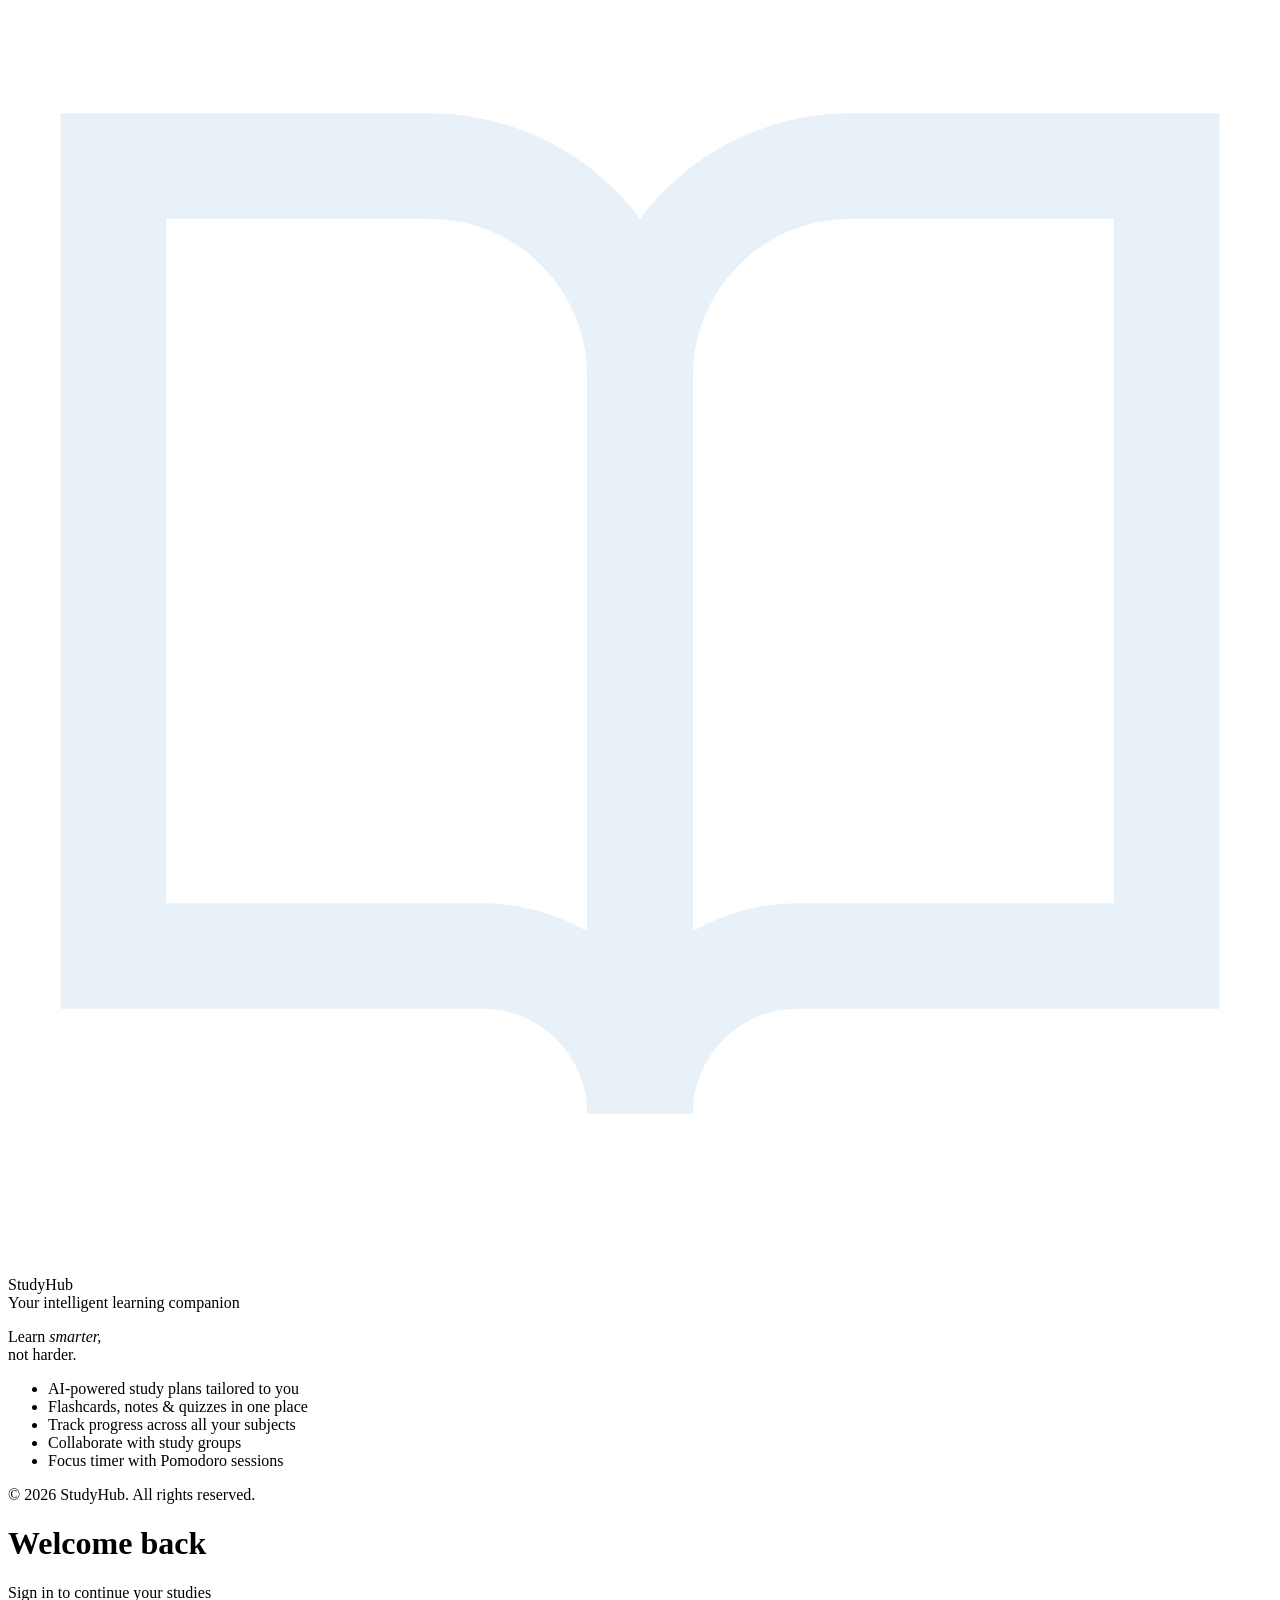
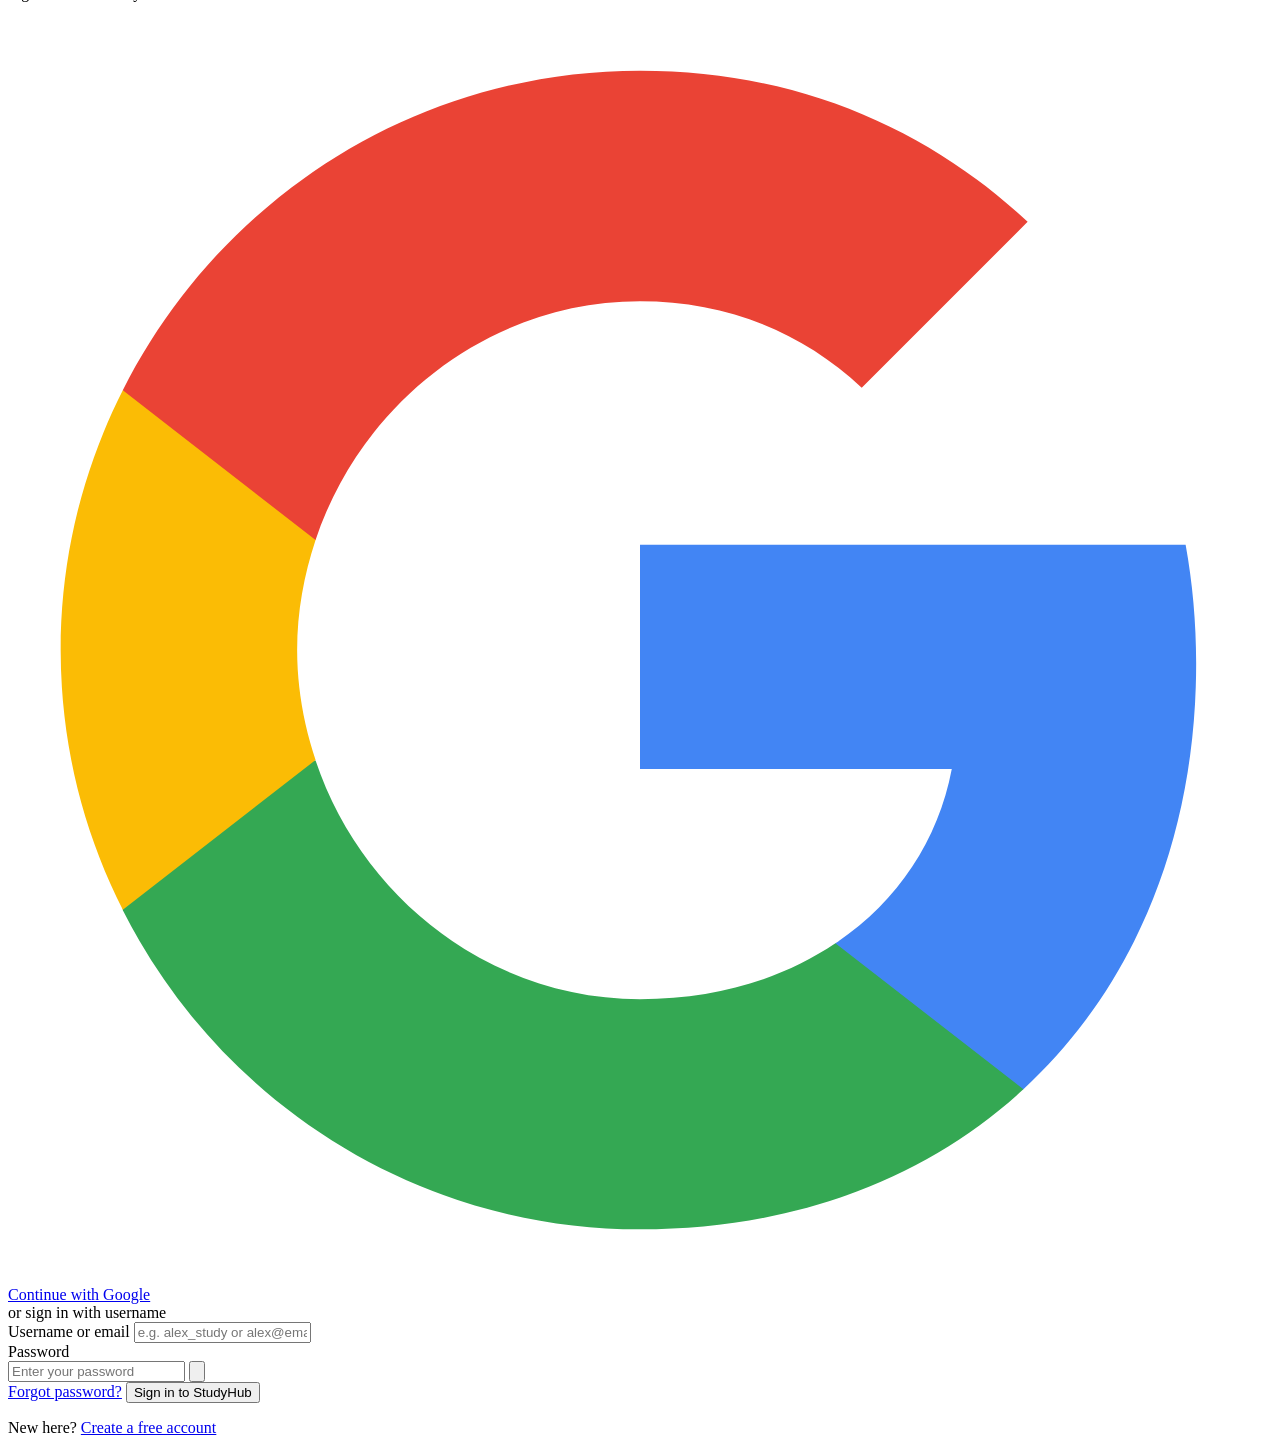
==== StudyHub/templates/index.html @ 72855816 "Add files via upload" ====
<!DOCTYPE html>
<html lang="en">
<head>
  <meta charset="UTF-8" />
  <meta name="viewport" content="width=device-width, initial-scale=1.0" />
  <title>StudyHub — Sign In</title>
  <link rel="stylesheet" href="/static/css/auth.css" />
  <link href="https://fonts.googleapis.com/css2?family=DM+Serif+Display:ital@0;1&family=DM+Sans:opsz,wght@9..40,300;9..40,400;9..40,500&display=swap" rel="stylesheet" />
</head>
<body>

  <div class="hub-root">

    <!-- Left branding panel -->
    <aside class="side-panel">
      <div class="brand">
        <div class="brand-icon">
          <svg viewBox="0 0 24 24" fill="none" stroke="#e8f0f8" stroke-width="2" stroke-linecap="round">
            <path d="M2 3h6a4 4 0 0 1 4 4v14a3 3 0 0 0-3-3H2z"/>
            <path d="M22 3h-6a4 4 0 0 0-4 4v14a3 3 0 0 1 3-3h7z"/>
          </svg>
        </div>
        <div class="brand-name">StudyHub</div>
        <div class="brand-tagline">Your intelligent learning companion</div>
      </div>

      <div class="side-features">
        <p class="side-headline">Learn <em>smarter,</em><br>not harder.</p>
        <ul class="feature-list">
          <li><span class="feat-dot"></span>AI-powered study plans tailored to you</li>
          <li><span class="feat-dot"></span>Flashcards, notes &amp; quizzes in one place</li>
          <li><span class="feat-dot"></span>Track progress across all your subjects</li>
          <li><span class="feat-dot"></span>Collaborate with study groups</li>
          <li><span class="feat-dot"></span>Focus timer with Pomodoro sessions</li>
        </ul>
      </div>

      <div class="side-footer">© 2026 StudyHub. All rights reserved.</div>
    </aside>

    <!-- Right form panel -->
    <main class="form-panel">
      <div class="auth-card">

        <!-- ── ERROR / SUCCESS BANNER ── -->
        <div id="alert-box" class="alert-box" style="display:none;"></div>

        <!-- ══════════════ LOGIN FORM ══════════════ -->
        <div id="view-login">
          <h1 class="form-title">Welcome back</h1>
          <p class="form-subtitle">Sign in to continue your studies</p>

          <a href="/auth/google" class="google-btn">
            <svg class="google-logo" viewBox="0 0 24 24" xmlns="http://www.w3.org/2000/svg">
              <path d="M22.56 12.25c0-.78-.07-1.53-.2-2.25H12v4.26h5.92c-.26 1.37-1.04 2.53-2.21 3.31v2.77h3.57c2.08-1.92 3.28-4.74 3.28-8.09z" fill="#4285F4"/>
              <path d="M12 23c2.97 0 5.46-.98 7.28-2.66l-3.57-2.77c-.98.66-2.23 1.06-3.71 1.06-2.86 0-5.29-1.93-6.16-4.53H2.18v2.84C3.99 20.53 7.7 23 12 23z" fill="#34A853"/>
              <path d="M5.84 14.09c-.22-.66-.35-1.36-.35-2.09s.13-1.43.35-2.09V7.07H2.18C1.43 8.55 1 10.22 1 12s.43 3.45 1.18 4.93l3.66-2.84z" fill="#FBBC05"/>
              <path d="M12 5.38c1.62 0 3.06.56 4.21 1.64l3.15-3.15C17.45 2.09 14.97 1 12 1 7.7 1 3.99 3.47 2.18 7.07l3.66 2.84c.87-2.6 3.3-4.53 6.16-4.53z" fill="#EA4335"/>
            </svg>
            Continue with Google
          </a>

          <div class="divider">
            <div class="divider-line"></div>
            <span class="divider-text">or sign in with username</span>
            <div class="divider-line"></div>
          </div>

          <form id="login-form" novalidate>
            <div class="field-group">
              <label class="field-label" for="login-id">Username or email</label>
              <input id="login-id" name="identifier" type="text" class="field-input"
                     placeholder="e.g. alex_study or alex@email.com" autocomplete="username" />
            </div>

            <div class="field-group">
              <label class="field-label" for="login-pw">Password</label>
              <div class="pw-wrap">
                <input id="login-pw" name="password" type="password" class="field-input"
                       placeholder="Enter your password" autocomplete="current-password" />
                <button type="button" class="pw-toggle" data-target="login-pw" aria-label="Toggle password visibility">
                  <svg class="eye-icon" viewBox="0 0 24 24" fill="none" stroke="currentColor" stroke-width="1.8"><path d="M1 12s4-8 11-8 11 8 11 8-4 8-11 8-11-8-11-8z"/><circle cx="12" cy="12" r="3"/></svg>
                </button>
              </div>
            </div>

            <a class="forgot-link" href="#">Forgot password?</a>

            <button type="submit" class="submit-btn" id="login-btn">
              <span class="btn-text">Sign in to StudyHub</span>
              <span class="btn-spinner" style="display:none;">Signing in…</span>
            </button>
          </form>

          <p class="switch-text">
            New here? <a class="switch-link" href="/signup">Create a free account</a>
          </p>
        </div>
        <!-- /login -->

      </div>
    </main>
  </div>

  <script src="/static/js/auth.js"></script>
</body>
</html>
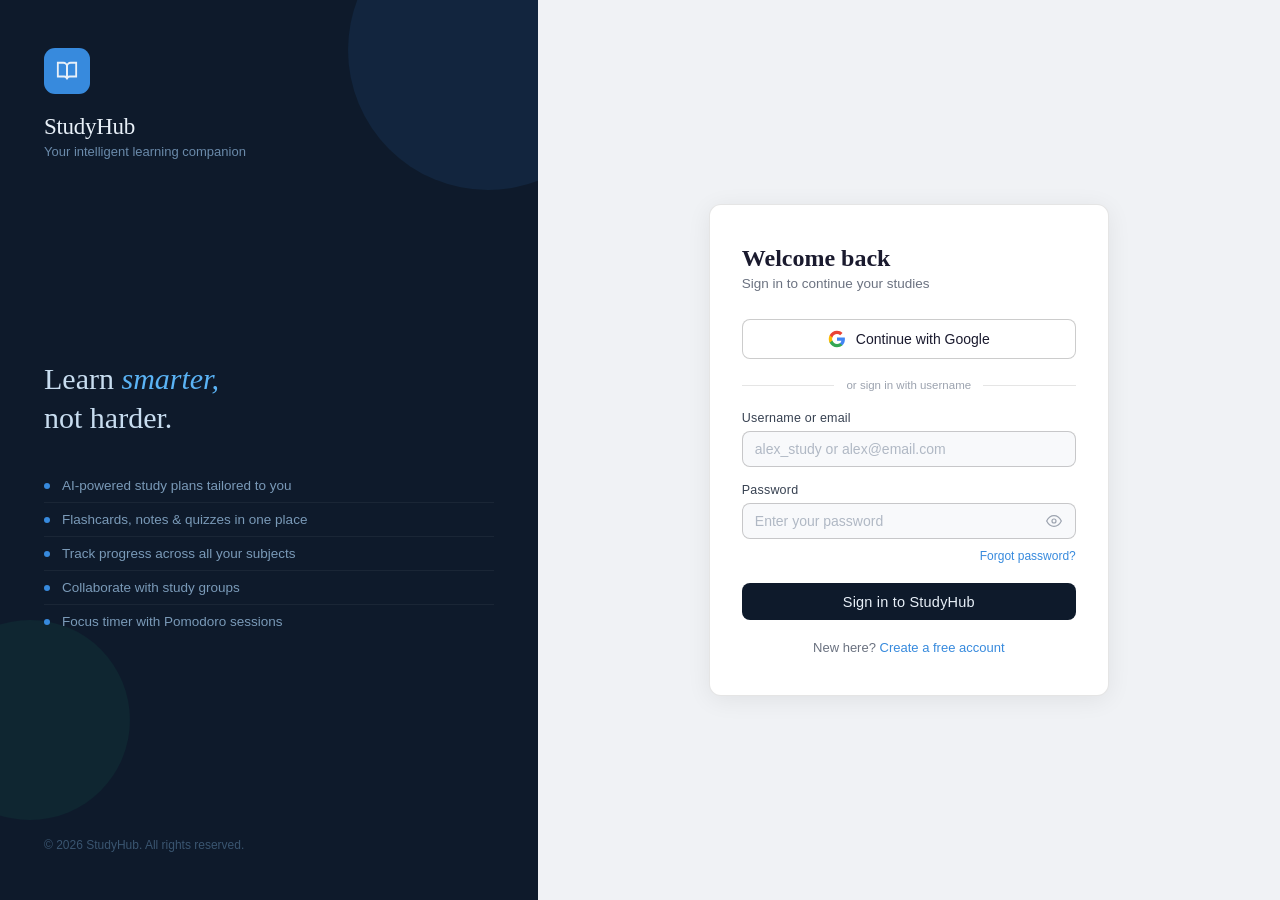
==== commit 6931df97: "Update index.html" ====
--- a/StudyHub/templates/index.html
+++ b/StudyHub/templates/index.html
@@ -5,13 +5,11 @@
   <meta name="viewport" content="width=device-width, initial-scale=1.0" />
   <title>StudyHub — Sign In</title>
   <link rel="stylesheet" href="/static/css/auth.css" />
-  <link href="https://fonts.googleapis.com/css2?family=DM+Serif+Display:ital@0;1&family=DM+Sans:opsz,wght@9..40,300;9..40,400;9..40,500&display=swap" rel="stylesheet" />
 </head>
 <body>
 
   <div class="hub-root">
 
-    <!-- Left branding panel -->
     <aside class="side-panel">
       <div class="brand">
         <div class="brand-icon">
@@ -23,7 +21,6 @@
         <div class="brand-name">StudyHub</div>
         <div class="brand-tagline">Your intelligent learning companion</div>
       </div>
-
       <div class="side-features">
         <p class="side-headline">Learn <em>smarter,</em><br>not harder.</p>
         <ul class="feature-list">
@@ -34,74 +31,181 @@
           <li><span class="feat-dot"></span>Focus timer with Pomodoro sessions</li>
         </ul>
       </div>
-
       <div class="side-footer">© 2026 StudyHub. All rights reserved.</div>
     </aside>
 
-    <!-- Right form panel -->
     <main class="form-panel">
       <div class="auth-card">
 
-        <!-- ── ERROR / SUCCESS BANNER ── -->
+        <div id="registered-banner" class="registered-banner" style="display:none;">
+          ✅ Account created! Sign in below to get started.
+        </div>
         <div id="alert-box" class="alert-box" style="display:none;"></div>
 
-        <!-- ══════════════ LOGIN FORM ══════════════ -->
-        <div id="view-login">
-          <h1 class="form-title">Welcome back</h1>
-          <p class="form-subtitle">Sign in to continue your studies</p>
-
-          <a href="/auth/google" class="google-btn">
-            <svg class="google-logo" viewBox="0 0 24 24" xmlns="http://www.w3.org/2000/svg">
-              <path d="M22.56 12.25c0-.78-.07-1.53-.2-2.25H12v4.26h5.92c-.26 1.37-1.04 2.53-2.21 3.31v2.77h3.57c2.08-1.92 3.28-4.74 3.28-8.09z" fill="#4285F4"/>
-              <path d="M12 23c2.97 0 5.46-.98 7.28-2.66l-3.57-2.77c-.98.66-2.23 1.06-3.71 1.06-2.86 0-5.29-1.93-6.16-4.53H2.18v2.84C3.99 20.53 7.7 23 12 23z" fill="#34A853"/>
-              <path d="M5.84 14.09c-.22-.66-.35-1.36-.35-2.09s.13-1.43.35-2.09V7.07H2.18C1.43 8.55 1 10.22 1 12s.43 3.45 1.18 4.93l3.66-2.84z" fill="#FBBC05"/>
-              <path d="M12 5.38c1.62 0 3.06.56 4.21 1.64l3.15-3.15C17.45 2.09 14.97 1 12 1 7.7 1 3.99 3.47 2.18 7.07l3.66 2.84c.87-2.6 3.3-4.53 6.16-4.53z" fill="#EA4335"/>
-            </svg>
-            Continue with Google
-          </a>
-
-          <div class="divider">
-            <div class="divider-line"></div>
-            <span class="divider-text">or sign in with username</span>
-            <div class="divider-line"></div>
+        <h1 class="form-title">Welcome back</h1>
+        <p class="form-subtitle">Sign in to continue your studies</p>
+
+        <a href="/auth/google" class="google-btn">
+          <svg class="google-logo" viewBox="0 0 24 24">
+            <path d="M22.56 12.25c0-.78-.07-1.53-.2-2.25H12v4.26h5.92c-.26 1.37-1.04 2.53-2.21 3.31v2.77h3.57c2.08-1.92 3.28-4.74 3.28-8.09z" fill="#4285F4"/>
+            <path d="M12 23c2.97 0 5.46-.98 7.28-2.66l-3.57-2.77c-.98.66-2.23 1.06-3.71 1.06-2.86 0-5.29-1.93-6.16-4.53H2.18v2.84C3.99 20.53 7.7 23 12 23z" fill="#34A853"/>
+            <path d="M5.84 14.09c-.22-.66-.35-1.36-.35-2.09s.13-1.43.35-2.09V7.07H2.18C1.43 8.55 1 10.22 1 12s.43 3.45 1.18 4.93l3.66-2.84z" fill="#FBBC05"/>
+            <path d="M12 5.38c1.62 0 3.06.56 4.21 1.64l3.15-3.15C17.45 2.09 14.97 1 12 1 7.7 1 3.99 3.47 2.18 7.07l3.66 2.84c.87-2.6 3.3-4.53 6.16-4.53z" fill="#EA4335"/>
+          </svg>
+          Continue with Google
+        </a>
+
+        <div class="divider">
+          <div class="divider-line"></div>
+          <span class="divider-text">or sign in with username</span>
+          <div class="divider-line"></div>
+        </div>
+
+        <div class="field-group">
+          <label class="field-label" for="login-id">Username or email</label>
+          <input id="login-id" type="text" class="field-input"
+                 placeholder="alex_study or alex@email.com" />
+        </div>
+
+        <div class="field-group">
+          <label class="field-label" for="login-pw">Password</label>
+          <div class="pw-wrap">
+            <input id="login-pw" type="password" class="field-input"
+                   placeholder="Enter your password" />
+            <button type="button" class="pw-toggle" onclick="
+              var i=document.getElementById('login-pw');
+              i.type=i.type==='password'?'text':'password';
+            " aria-label="Toggle password">
+              <svg class="eye-icon" viewBox="0 0 24 24" fill="none" stroke="currentColor" stroke-width="1.8">
+                <path d="M1 12s4-8 11-8 11 8 11 8-4 8-11 8-11-8-11-8z"/>
+                <circle cx="12" cy="12" r="3"/>
+              </svg>
+            </button>
           </div>
-
-          <form id="login-form" novalidate>
-            <div class="field-group">
-              <label class="field-label" for="login-id">Username or email</label>
-              <input id="login-id" name="identifier" type="text" class="field-input"
-                     placeholder="e.g. alex_study or alex@email.com" autocomplete="username" />
-            </div>
-
-            <div class="field-group">
-              <label class="field-label" for="login-pw">Password</label>
-              <div class="pw-wrap">
-                <input id="login-pw" name="password" type="password" class="field-input"
-                       placeholder="Enter your password" autocomplete="current-password" />
-                <button type="button" class="pw-toggle" data-target="login-pw" aria-label="Toggle password visibility">
-                  <svg class="eye-icon" viewBox="0 0 24 24" fill="none" stroke="currentColor" stroke-width="1.8"><path d="M1 12s4-8 11-8 11 8 11 8-4 8-11 8-11-8-11-8z"/><circle cx="12" cy="12" r="3"/></svg>
-                </button>
-              </div>
-            </div>
-
-            <a class="forgot-link" href="#">Forgot password?</a>
-
-            <button type="submit" class="submit-btn" id="login-btn">
-              <span class="btn-text">Sign in to StudyHub</span>
-              <span class="btn-spinner" style="display:none;">Signing in…</span>
-            </button>
-          </form>
-
-          <p class="switch-text">
-            New here? <a class="switch-link" href="/signup">Create a free account</a>
-          </p>
-        </div>
-        <!-- /login -->
+        </div>
+
+        <a class="forgot-link" href="#">Forgot password?</a>
+
+        <button class="submit-btn" id="login-btn" onclick="doLogin()">
+          <span id="btn-text">Sign in to StudyHub</span>
+          <span id="btn-spin" style="display:none;">Signing in…</span>
+        </button>
+
+        <p class="switch-text">
+          New here? <a class="switch-link" href="/signup">Create a free account</a>
+        </p>
 
       </div>
     </main>
   </div>
 
-  <script src="/static/js/auth.js"></script>
+  <!-- Not-registered modal -->
+  <div id="modal" style="display:none;position:fixed;inset:0;background:rgba(0,0,0,0.7);backdrop-filter:blur(4px);z-index:9999;align-items:center;justify-content:center;">
+    <div style="background:#111827;border:1px solid rgba(255,255,255,0.07);border-radius:16px;padding:2rem;max-width:340px;width:90%;text-align:center;box-shadow:0 24px 80px rgba(0,0,0,0.6);">
+      <div id="modal-icon" style="font-size:2rem;margin-bottom:1rem;"></div>
+      <div id="modal-title" style="font-family:'Syne',sans-serif;font-size:18px;font-weight:700;color:#e2e8f4;margin-bottom:8px;"></div>
+      <div id="modal-body" style="font-size:13.5px;color:#6b7a99;line-height:1.6;margin-bottom:1.5rem;"></div>
+      <div style="display:flex;gap:10px;justify-content:center;">
+        <button id="modal-ghost" onclick="closeModal()" style="padding:9px 20px;border-radius:10px;background:rgba(255,255,255,0.05);border:1px solid rgba(255,255,255,0.07);color:#6b7a99;font-size:13px;cursor:pointer;">Try again</button>
+        <a id="modal-primary" href="#" style="padding:9px 20px;border-radius:10px;background:linear-gradient(135deg,#1d4ed8,#3b9eff);color:#fff;font-size:13px;text-decoration:none;font-weight:600;">Create account</a>
+      </div>
+    </div>
+  </div>
+
+  <script>
+    // Show registered banner
+    if (new URLSearchParams(location.search).get('registered') === '1') {
+      document.getElementById('registered-banner').style.display = 'block';
+    }
+
+    function showAlert(msg, type) {
+      var b = document.getElementById('alert-box');
+      b.textContent = msg;
+      b.className = 'alert-box is-' + type;
+      b.style.display = 'block';
+    }
+
+    function showModal(icon, title, body, primaryHref) {
+      document.getElementById('modal-icon').textContent  = icon;
+      document.getElementById('modal-title').textContent = title;
+      document.getElementById('modal-body').innerHTML    = body;
+      document.getElementById('modal-primary').href      = primaryHref || '#';
+      var m = document.getElementById('modal');
+      m.style.display = 'flex';
+    }
+
+    function closeModal() {
+      document.getElementById('modal').style.display = 'none';
+      document.getElementById('login-id').focus();
+    }
+
+    async function doLogin() {
+      var identifier = document.getElementById('login-id').value.trim();
+      var password   = document.getElementById('login-pw').value;
+
+      document.getElementById('alert-box').style.display = 'none';
+
+      if (!identifier) { showAlert('Please enter your username or email.', 'error'); return; }
+      if (!password)   { showAlert('Please enter your password.', 'error'); return; }
+
+      var btn  = document.getElementById('login-btn');
+      btn.disabled = true;
+      document.getElementById('btn-text').style.display = 'none';
+      document.getElementById('btn-spin').style.display = 'inline';
+
+      try {
+        var res  = await fetch('/api/login', {
+          method:  'POST',
+          headers: { 'Content-Type': 'application/json' },
+          body:    JSON.stringify({ identifier: identifier, password: password })
+        });
+        var data = await res.json();
+
+        if (res.ok) {
+          showAlert('Signed in! Redirecting…', 'success');
+          window.location.href = data.redirect || '/dashboard';
+        } else if (res.status === 404) {
+          btn.disabled = false;
+          document.getElementById('btn-text').style.display = 'inline';
+          document.getElementById('btn-spin').style.display = 'none';
+          showModal('🔍', 'Account not found',
+            'No account is registered with <strong>' + identifier + '</strong>.<br>Would you like to create a free account?',
+            '/signup');
+        } else if (res.status === 401) {
+          btn.disabled = false;
+          document.getElementById('btn-text').style.display = 'inline';
+          document.getElementById('btn-spin').style.display = 'none';
+          showModal('🔐', 'Incorrect password',
+            'The password you entered is wrong. Double-check and try again.',
+            '#');
+          document.getElementById('modal-primary').textContent = 'Try again';
+          document.getElementById('modal-primary').onclick = function(e) {
+            e.preventDefault(); closeModal();
+            document.getElementById('login-pw').value = '';
+            document.getElementById('login-pw').focus();
+          };
+          document.getElementById('modal-ghost').style.display = 'none';
+        } else {
+          showAlert(data.error || 'Sign in failed. Please try again.', 'error');
+          btn.disabled = false;
+          document.getElementById('btn-text').style.display = 'inline';
+          document.getElementById('btn-spin').style.display = 'none';
+        }
+      } catch(e) {
+        showAlert('Network error. Please try again.', 'error');
+        btn.disabled = false;
+        document.getElementById('btn-text').style.display = 'inline';
+        document.getElementById('btn-spin').style.display = 'none';
+      }
+    }
+
+    // Allow Enter key to submit
+    document.addEventListener('keydown', function(e) {
+      if (e.key === 'Enter' && document.getElementById('modal').style.display === 'none') {
+        doLogin();
+      }
+    });
+  </script>
+
 </body>
 </html>
--- a/static/css/auth.css
+++ b/static/css/auth.css
@@ -0,0 +1,404 @@
+/* ── Reset & base ─────────────────────────────────────── */
+*, *::before, *::after { box-sizing: border-box; margin: 0; padding: 0; }
+
+:root {
+  --navy:        #0e1a2b;
+  --navy-mid:    #152234;
+  --blue:        #378ADD;
+  --blue-light:  #5ab3f5;
+  --text-light:  #e8f0f8;
+  --text-muted:  #6a8aaa;
+  --text-dim:    #3a5570;
+  --surface:     #ffffff;
+  --border:      rgba(0,0,0,0.10);
+  --border-hover:rgba(0,0,0,0.20);
+  --input-bg:    #f8f9fb;
+  --danger:      #c0392b;
+  --success:     #1a7a56;
+  --radius:      8px;
+  --radius-lg:   12px;
+  font-size: 16px;
+}
+
+body {
+  font-family: 'DM Sans', sans-serif;
+  background: #f0f2f5;
+  min-height: 100vh;
+  color: #1a1a2e;
+}
+
+/* ── Layout ───────────────────────────────────────────── */
+.hub-root {
+  display: flex;
+  min-height: 100vh;
+}
+
+/* ── Side panel ───────────────────────────────────────── */
+.side-panel {
+  width: 42%;
+  background: var(--navy);
+  padding: 3rem 2.75rem;
+  display: flex;
+  flex-direction: column;
+  justify-content: space-between;
+  position: relative;
+  overflow: hidden;
+}
+
+.side-panel::before {
+  content: '';
+  position: absolute;
+  top: -90px; right: -90px;
+  width: 280px; height: 280px;
+  border-radius: 50%;
+  background: rgba(55,138,221,0.10);
+  pointer-events: none;
+}
+
+.side-panel::after {
+  content: '';
+  position: absolute;
+  bottom: 80px; left: -70px;
+  width: 200px; height: 200px;
+  border-radius: 50%;
+  background: rgba(29,158,117,0.09);
+  pointer-events: none;
+}
+
+.brand { position: relative; z-index: 1; }
+
+.brand-icon {
+  width: 46px; height: 46px;
+  background: var(--blue);
+  border-radius: 11px;
+  display: flex; align-items: center; justify-content: center;
+  margin-bottom: 1.25rem;
+}
+
+.brand-icon svg { width: 22px; height: 22px; }
+
+.brand-name {
+  font-family: 'DM Serif Display', serif;
+  font-size: 23px;
+  color: var(--text-light);
+  letter-spacing: -0.3px;
+}
+
+.brand-tagline {
+  font-size: 13px;
+  color: var(--text-muted);
+  margin-top: 4px;
+  font-weight: 300;
+}
+
+.side-features { position: relative; z-index: 1; }
+
+.side-headline {
+  font-family: 'DM Serif Display', serif;
+  font-size: 30px;
+  color: #c8ddf0;
+  line-height: 1.3;
+  margin-bottom: 2rem;
+}
+
+.side-headline em {
+  color: var(--blue-light);
+  font-style: italic;
+}
+
+.feature-list { list-style: none; }
+
+.feature-list li {
+  display: flex;
+  align-items: center;
+  gap: 12px;
+  color: #7a9ab8;
+  font-size: 13.5px;
+  font-weight: 300;
+  padding: 9px 0;
+  border-bottom: 0.5px solid rgba(255,255,255,0.05);
+}
+
+.feature-list li:last-child { border-bottom: none; }
+
+.feat-dot {
+  width: 6px; height: 6px;
+  background: var(--blue);
+  border-radius: 50%;
+  flex-shrink: 0;
+}
+
+.side-footer {
+  font-size: 12px;
+  color: var(--text-dim);
+  position: relative; z-index: 1;
+}
+
+/* ── Form panel ───────────────────────────────────────── */
+.form-panel {
+  flex: 1;
+  display: flex;
+  align-items: center;
+  justify-content: center;
+  padding: 3rem 2rem;
+  background: #f0f2f5;
+}
+
+.auth-card {
+  width: 100%;
+  max-width: 400px;
+  background: var(--surface);
+  border-radius: var(--radius-lg);
+  padding: 2.5rem 2rem;
+  border: 0.5px solid var(--border);
+  box-shadow: 0 4px 24px rgba(0,0,0,0.07);
+}
+
+/* ── Alert ────────────────────────────────────────────── */
+.alert-box {
+  padding: 10px 14px;
+  border-radius: var(--radius);
+  font-size: 13.5px;
+  margin-bottom: 1.25rem;
+  font-weight: 400;
+}
+
+.alert-box.is-error {
+  background: #fdf0ef;
+  color: var(--danger);
+  border: 0.5px solid #f5b7b1;
+}
+
+.alert-box.is-success {
+  background: #edfaf4;
+  color: var(--success);
+  border: 0.5px solid #a9dfcc;
+}
+
+/* ── Form typography ──────────────────────────────────── */
+.form-title {
+  font-family: 'DM Serif Display', serif;
+  font-size: 24px;
+  color: #1a1a2e;
+  margin-bottom: 4px;
+}
+
+.form-subtitle {
+  font-size: 13.5px;
+  color: #6b7280;
+  margin-bottom: 1.75rem;
+  font-weight: 300;
+}
+
+/* ── Google button ────────────────────────────────────── */
+.google-btn {
+  width: 100%;
+  display: flex;
+  align-items: center;
+  justify-content: center;
+  gap: 10px;
+  padding: 10px 16px;
+  background: #ffffff;
+  border: 0.5px solid var(--border-hover);
+  border-radius: var(--radius);
+  font-family: 'DM Sans', sans-serif;
+  font-size: 14px;
+  font-weight: 500;
+  color: #1a1a2e;
+  cursor: pointer;
+  text-decoration: none;
+  transition: background 0.15s, border-color 0.15s, box-shadow 0.15s;
+  margin-bottom: 1.25rem;
+}
+
+.google-btn:hover {
+  background: #f7f8fa;
+  border-color: rgba(0,0,0,0.25);
+  box-shadow: 0 2px 8px rgba(0,0,0,0.06);
+}
+
+.google-logo { width: 18px; height: 18px; }
+
+/* ── Divider ──────────────────────────────────────────── */
+.divider {
+  display: flex;
+  align-items: center;
+  gap: 12px;
+  margin-bottom: 1.25rem;
+}
+
+.divider-line {
+  flex: 1;
+  height: 0.5px;
+  background: var(--border);
+}
+
+.divider-text {
+  font-size: 11.5px;
+  color: #9ca3af;
+  font-weight: 400;
+  white-space: nowrap;
+}
+
+/* ── Fields ───────────────────────────────────────────── */
+.field-group { margin-bottom: 1rem; }
+
+.field-row {
+  display: grid;
+  grid-template-columns: 1fr 1fr;
+  gap: 10px;
+}
+
+.field-label {
+  display: block;
+  font-size: 12.5px;
+  font-weight: 500;
+  color: #374151;
+  margin-bottom: 6px;
+  letter-spacing: 0.2px;
+}
+
+.field-input {
+  width: 100%;
+  padding: 9px 12px;
+  background: var(--input-bg);
+  border: 0.5px solid var(--border-hover);
+  border-radius: var(--radius);
+  font-family: 'DM Sans', sans-serif;
+  font-size: 14px;
+  color: #1a1a2e;
+  outline: none;
+  transition: border-color 0.15s, box-shadow 0.15s;
+}
+
+.field-input::placeholder { color: #b0b8c4; }
+
+.field-input:focus {
+  border-color: var(--blue);
+  box-shadow: 0 0 0 3px rgba(55,138,221,0.13);
+  background: #ffffff;
+}
+
+.field-input.is-invalid { border-color: var(--danger); }
+
+.field-hint {
+  display: block;
+  font-size: 11.5px;
+  color: #9ca3af;
+  margin-top: 4px;
+}
+
+/* ── Password toggle ──────────────────────────────────── */
+.pw-wrap { position: relative; }
+
+.pw-wrap .field-input { padding-right: 40px; }
+
+.pw-toggle {
+  position: absolute;
+  right: 10px;
+  top: 50%;
+  transform: translateY(-50%);
+  background: none;
+  border: none;
+  cursor: pointer;
+  padding: 4px;
+  color: #9ca3af;
+  display: flex;
+  align-items: center;
+}
+
+.pw-toggle:hover { color: #4b5563; }
+.eye-icon { width: 16px; height: 16px; }
+
+/* ── Password strength ────────────────────────────────── */
+.pw-strength { margin-top: 8px; display: flex; align-items: center; gap: 8px; }
+
+.pw-bar {
+  flex: 1;
+  height: 4px;
+  background: #e5e7eb;
+  border-radius: 2px;
+  overflow: hidden;
+}
+
+.pw-fill {
+  height: 100%;
+  border-radius: 2px;
+  transition: width 0.3s, background 0.3s;
+}
+
+.pw-label { font-size: 11.5px; font-weight: 500; min-width: 50px; }
+
+/* ── Forgot link ──────────────────────────────────────── */
+.forgot-link {
+  display: block;
+  text-align: right;
+  font-size: 12px;
+  color: var(--blue);
+  text-decoration: none;
+  margin-top: -6px;
+  margin-bottom: 1.25rem;
+  cursor: pointer;
+}
+
+.forgot-link:hover { text-decoration: underline; }
+
+/* ── Submit button ────────────────────────────────────── */
+.submit-btn {
+  width: 100%;
+  padding: 10.5px;
+  background: var(--navy);
+  border: none;
+  border-radius: var(--radius);
+  font-family: 'DM Sans', sans-serif;
+  font-size: 14.5px;
+  font-weight: 500;
+  color: #e8f0f8;
+  cursor: pointer;
+  transition: opacity 0.15s, transform 0.1s;
+  margin-bottom: 1.25rem;
+  letter-spacing: 0.2px;
+}
+
+.submit-btn:hover { opacity: 0.88; }
+.submit-btn:active { transform: scale(0.99); }
+.submit-btn:disabled { opacity: 0.55; cursor: not-allowed; }
+
+/* ── Switch text ──────────────────────────────────────── */
+.switch-text {
+  text-align: center;
+  font-size: 13px;
+  color: #6b7280;
+}
+
+.switch-link {
+  color: var(--blue);
+  cursor: pointer;
+  font-weight: 500;
+  text-decoration: none;
+}
+
+.switch-link:hover { text-decoration: underline; }
+
+/* ── Terms ────────────────────────────────────────────── */
+.terms-text {
+  font-size: 11.5px;
+  color: #9ca3af;
+  text-align: center;
+  margin-top: 1rem;
+  line-height: 1.6;
+}
+
+.terms-text a { color: var(--blue); text-decoration: none; }
+.terms-text a:hover { text-decoration: underline; }
+
+/* ── Responsive ───────────────────────────────────────── */
+@media (max-width: 768px) {
+  .hub-root { flex-direction: column; }
+  .side-panel { width: 100%; padding: 2rem 1.5rem; min-height: auto; }
+  .side-headline { font-size: 22px; }
+  .feature-list { display: none; }
+  .form-panel { padding: 2rem 1rem; }
+  .auth-card { padding: 1.75rem 1.25rem; }
+  .field-row { grid-template-columns: 1fr; }
+}
